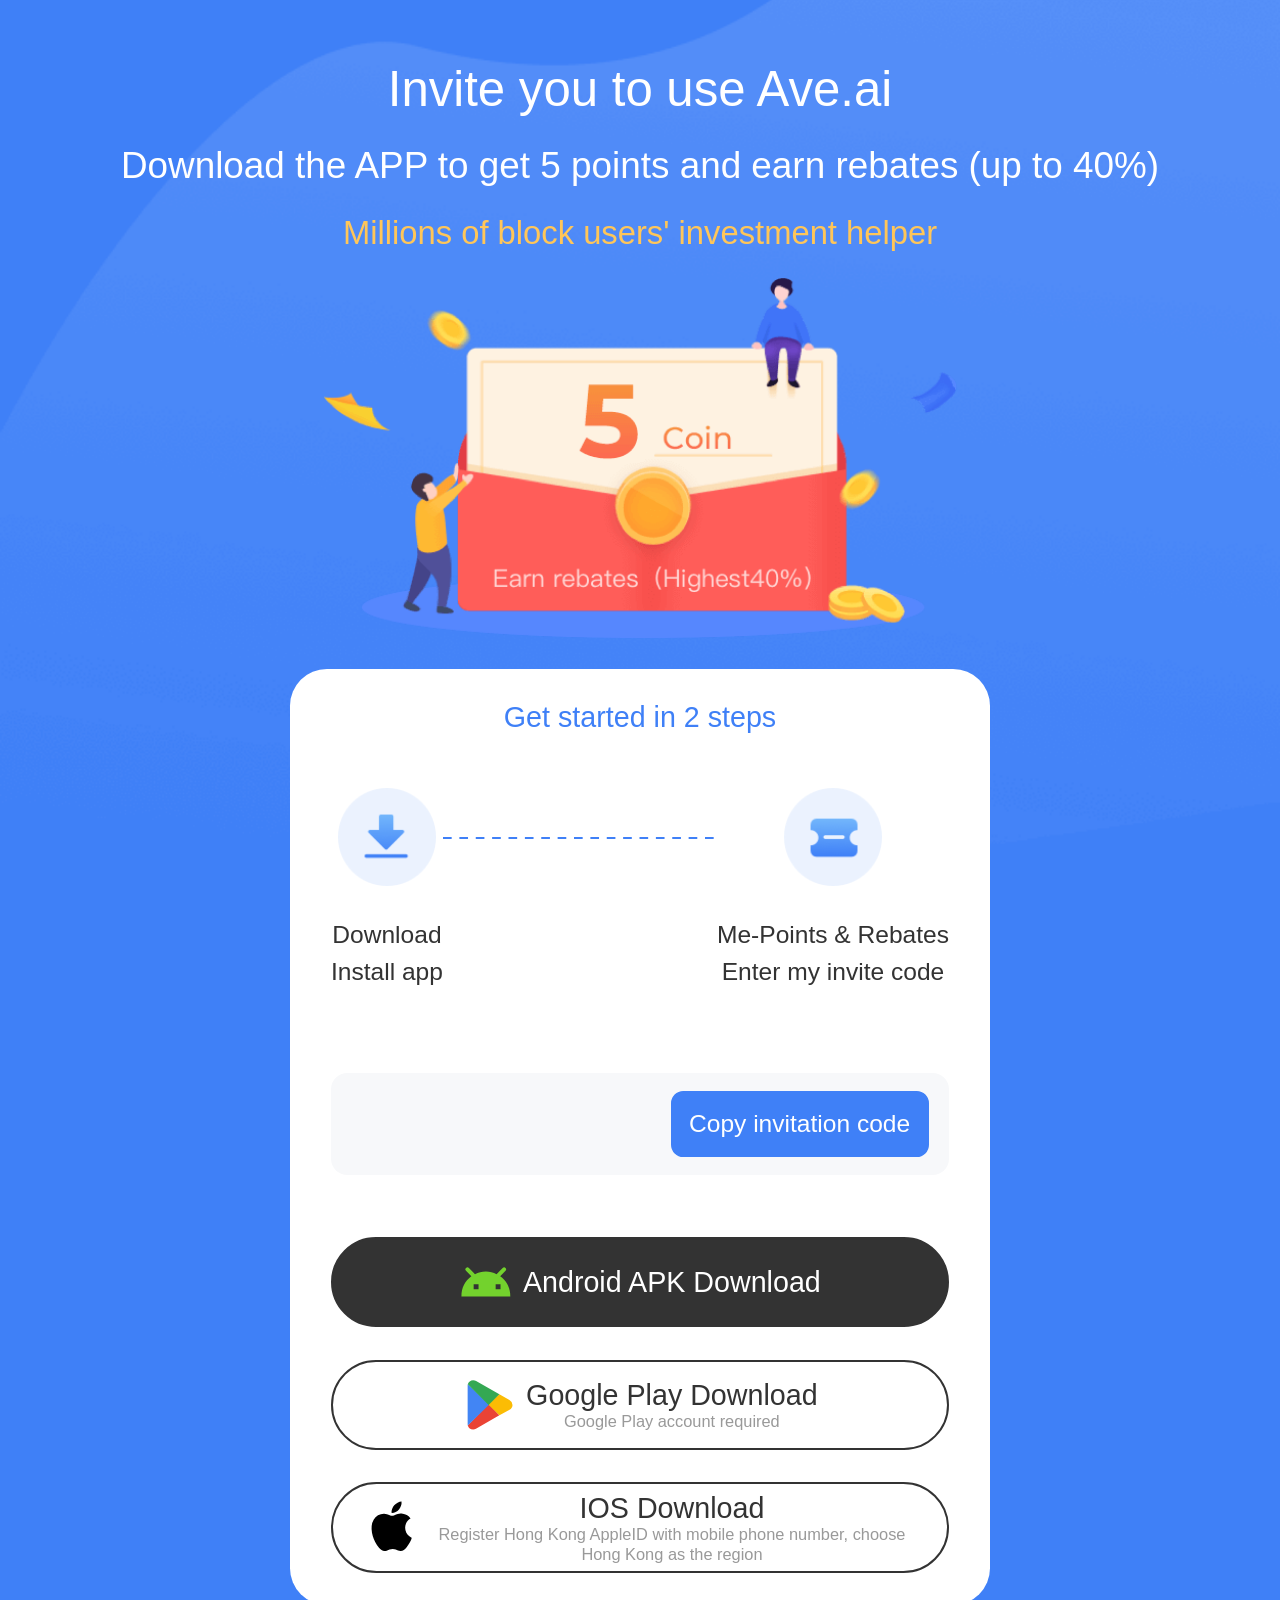
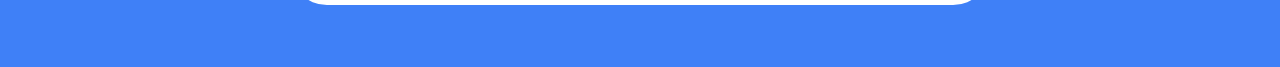
==== link/index.html @ 1d74dc4e "deploy" ====
<!DOCTYPE html>
<html lang="en">
  <head>
    <meta charset="UTF-8" />
    <meta name="viewport" content="width=device-width, initial-scale=1.0, maximum-scale=1.0, minimum-scale=1.0, user-scalable=no" viewport-fit=cover />
    <link rel="icon" href="/favicon.ico" />
    <title>Ave.ai</title>
    <script async src="https://www.googletagmanager.com/gtag/js?id=G-LFKW8KRD0V"></script>
    <script type="module" crossorigin src="/assets/nested.3d3f725e.js"></script>
    <link rel="modulepreload" crossorigin href="/assets/vue-vendor.aaf9f205.js">
    <link rel="modulepreload" crossorigin href="/assets/vendor.d4ce72b8.js">
    <link rel="modulepreload" crossorigin href="/assets/vant-vendor.71d496e5.js">
    <link rel="modulepreload" crossorigin href="/assets/index.5e01b8b3.js">
    <link rel="modulepreload" crossorigin href="/assets/_plugin-vue_export-helper.cdc0426e.js">
    <link rel="stylesheet" href="/assets/index.a86b4aa0.css">
    <link rel="stylesheet" href="/assets/vant-vendor.0ba14eaf.css">
    <link rel="stylesheet" href="/assets/index.fad90b45.css">
    <script type="module">try{import.meta.url;import("_").catch(()=>1);}catch(e){}window.__vite_is_modern_browser=true;</script>
    <script type="module">!function(){if(window.__vite_is_modern_browser)return;console.warn("vite: loading legacy build because dynamic import or import.meta.url is unsupported, syntax error above should be ignored");var e=document.getElementById("vite-legacy-polyfill"),n=document.createElement("script");n.src=e.src,n.onload=function(){System.import(document.getElementById('vite-legacy-entry').getAttribute('data-src'))},document.body.appendChild(n)}();</script>
  </head>
  <body>
    <div id="app"></div>
    

    <script>
      window.dataLayer = window.dataLayer || [];
      function gtag(){dataLayer.push(arguments);}
      gtag('js', new Date());

      gtag('config', 'G-LFKW8KRD0V');
    </script>
    <script nomodule>!function(){var e=document,t=e.createElement("script");if(!("noModule"in t)&&"onbeforeload"in t){var n=!1;e.addEventListener("beforeload",(function(e){if(e.target===t)n=!0;else if(!e.target.hasAttribute("nomodule")||!n)return;e.preventDefault()}),!0),t.type="module",t.src=".",e.head.appendChild(t),t.remove()}}();</script>
    <script nomodule crossorigin id="vite-legacy-polyfill" src="/assets/polyfills-legacy.182e2891.js"></script>
    <script nomodule crossorigin id="vite-legacy-entry" data-src="/assets/nested-legacy.d01e7348.js">System.import(document.getElementById('vite-legacy-entry').getAttribute('data-src'))</script>
  </body>
</html>
---- assets/index.a86b4aa0.css ----
/*! normalize.css v8.0.1 | MIT License | github.com/necolas/normalize.css */html,body{margin:0;width:100%;line-height:1.15;-webkit-text-size-adjust:100%;font-family:"Poppins-Regular",system-ui,\2014 apple-system,Segoe UI,Rototo,Emoji,sans-serif;-webkit-overflow-scrolling:touch}*{box-sizing:border-box}main{display:block}h1{font-size:2em;margin:.67em 0}hr{box-sizing:content-box;height:0;overflow:visible}pre{font-family:monospace,monospace;font-size:1em}a{background-color:transparent}abbr[title]{border-bottom:none;text-decoration:underline;-webkit-text-decoration:underline dotted;text-decoration:underline dotted}b,strong{font-weight:bolder}code,kbd,samp{font-family:monospace,monospace;font-size:1em}small{font-size:80%}sub,sup{font-size:75%;line-height:0;position:relative;vertical-align:baseline}sub{bottom:-.25em}sup{top:-.5em}img{border-style:none}button,input,optgroup,select,textarea{font-family:inherit;font-size:100%;line-height:1.15;margin:0}button,input{overflow:visible}button,select{text-transform:none}button,[type=button],[type=reset],[type=submit]{-webkit-appearance:button}button::-moz-focus-inner,[type=button]::-moz-focus-inner,[type=reset]::-moz-focus-inner,[type=submit]::-moz-focus-inner{border-style:none;padding:0}button:-moz-focusring,[type=button]:-moz-focusring,[type=reset]:-moz-focusring,[type=submit]:-moz-focusring{outline:.02667rem dotted ButtonText}fieldset{padding:.35em .75em .625em}legend{box-sizing:border-box;color:inherit;display:table;max-width:100%;padding:0;white-space:normal}progress{vertical-align:baseline}textarea{overflow:auto}[type=checkbox],[type=radio]{box-sizing:border-box;padding:0}[type=number]::-webkit-inner-spin-button,[type=number]::-webkit-outer-spin-button{height:auto}[type=search]{-webkit-appearance:textfield;outline-offset:-.05333rem}[type=search]::-webkit-search-decoration{-webkit-appearance:none}::-webkit-file-upload-button{-webkit-appearance:button;font:inherit}details{display:block}summary{display:list-item}template{display:none}[hidden]{display:none}ul,li{margin:0;padding:0;list-style:none}.iconfont-svg{width:1em;height:1em;vertical-align:-.15em;fill:currentColor;overflow:hidden}.clickable:active{opacity:.5}@font-face{font-family:iconfont;src:url([data-uri]) format("woff2"),url([data-uri]) format("woff"),url([data-uri]) format("truetype")}.iconfont{font-family:iconfont!important;font-size:.42667rem;font-style:normal;-webkit-font-smoothing:antialiased;-moz-osx-font-smoothing:grayscale}.icon-iOS:before{content:"\ea64"}.icon-tianjiaLP:before{content:"\ea58"}.icon-zhuanru1:before{content:"\ea2a"}.icon-zhuanchu1:before{content:"\ea2b"}.icon-zhuanru-1:before{content:"\ea2c"}.icon-zhuanchu-1:before{content:"\ea2d"}.icon-weizhi:before{content:"\ea57"}.icon-anzhuo:before{content:"\ea3c"}.icon-a-Googleplay2:before{content:"\ea3d"}.icon-download:before{content:"\e852"}.icon-integral:before{content:"\ea36"}.icon-rebates:before{content:"\ea37"}.icon-edit:before{content:"\e66e"}.icon-copy:before{content:"\e9f9"}
---- assets/index.fad90b45.css ----
@media screen and (min-width: 768px){html{font-size:76.8px!important}}.max-width-700{max-width:700px}.download-container[data-v-9e60aa38]{background:#3F80F7;padding:.8rem .42667rem;background-image:url(/assets/download-bg.2e8d8882.png);background-size:100% auto;background-position:center;background-repeat:repeat-x;min-height:100vh;margin:0 auto}.guide-container[data-v-9e60aa38]{position:fixed;top:0;left:0;bottom:0;right:0;display:flex;flex-direction:column}.guide-container img[data-v-9e60aa38]{width:100%}.title-1[data-v-9e60aa38]{margin:0;font-size:.64rem;color:#fff;letter-spacing:0;text-align:center;font-weight:500}.title-2[data-v-9e60aa38]{font-size:.48rem;color:#fff;letter-spacing:0;text-align:center;font-weight:500;margin:.34667rem 0}.title-3[data-v-9e60aa38]{font-size:.42667rem;color:#ffc659;letter-spacing:0;text-align:center;font-weight:500;margin:.34667rem 0}.image-container[data-v-9e60aa38]{text-align:center;margin-bottom:.34667rem}.image-container img[data-v-9e60aa38]{width:8.26667rem;max-width:100%}.card[data-v-9e60aa38]{background:#FFFFFF;border-radius:.48rem;padding:.42667rem .53333rem;margin:0 auto}.card-1[data-v-9e60aa38]{font-size:.37333rem;color:#3f80f7;letter-spacing:0;text-align:center;font-weight:400;margin-bottom:.69333rem}.card-2[data-v-9e60aa38]{font-size:.32rem;color:#333;letter-spacing:0;text-align:center;font-weight:400;display:flex;justify-content:space-between}.card-2_item[data-v-9e60aa38]{line-height:1.5}.card-2_item-icon[data-v-9e60aa38]{height:1.28rem;margin-bottom:.26667rem}.card-2_item-line[data-v-9e60aa38]{flex:1;width:100%;height:.02667rem;background-image:linear-gradient(to right,#3F80F7 0%,#3F80F7 50%,transparent 50%);background-size:.21333rem .02667rem;background-repeat:repeat-x;margin:.64rem 0}.card-3[data-v-9e60aa38]{background:#F7F8FA;border-radius:.21333rem;display:flex;justify-content:space-between;align-items:center;padding:.24rem .26667rem .24rem .4rem;margin:1.06667rem 0 .8rem}.card-3_left[data-v-9e60aa38]{padding:.13333rem;font-size:.42667rem;color:#3f80f7;letter-spacing:.072rem;text-align:center;font-weight:500}.card-3_right[data-v-9e60aa38]{border-radius:.16rem}.font-des[data-v-9e60aa38]{font-size:.21333rem;color:#999;letter-spacing:0;font-weight:400}.download-btn[data-v-9e60aa38]{margin-top:.42667rem}
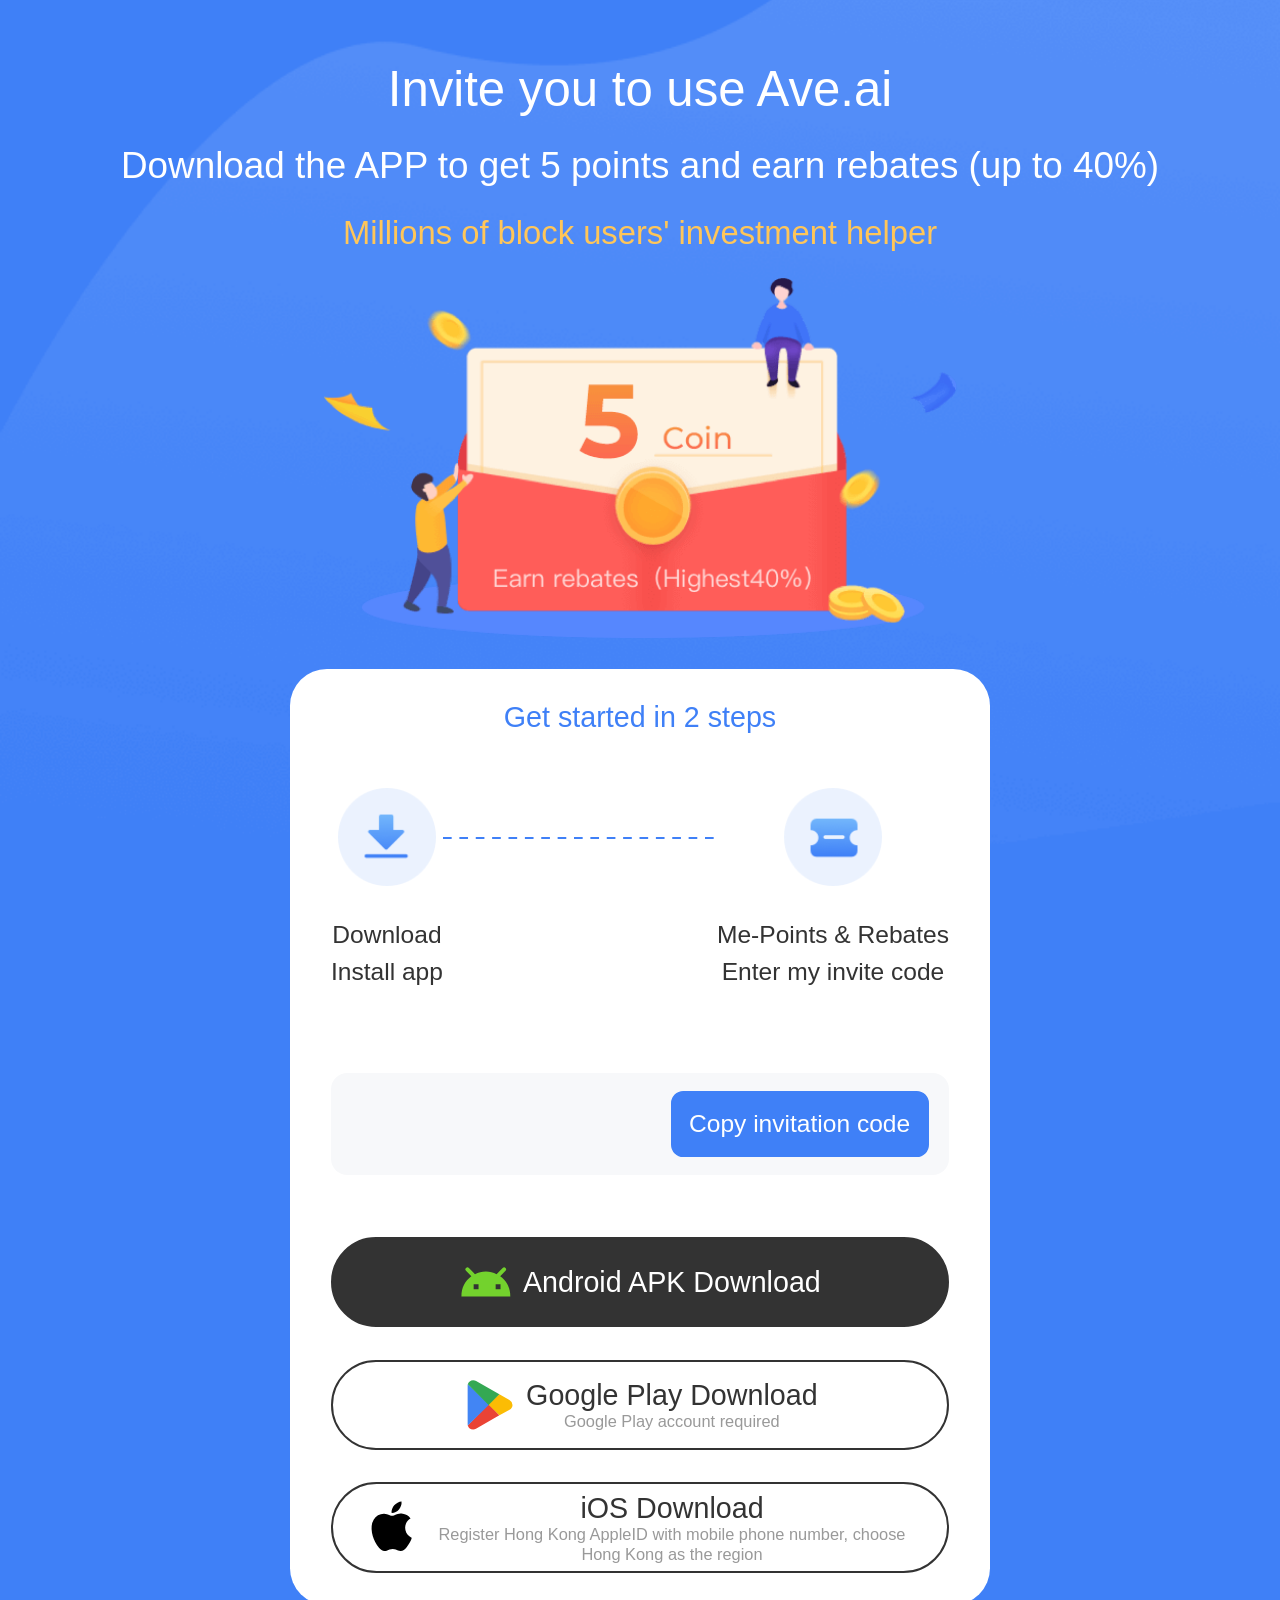
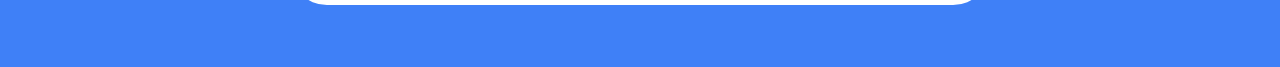
==== commit c4def93b: "deploy" ====
--- a/link/index.html
+++ b/link/index.html
@@ -6,15 +6,15 @@
     <link rel="icon" href="/favicon.ico" />
     <title>Ave.ai</title>
     <script async src="https://www.googletagmanager.com/gtag/js?id=G-LFKW8KRD0V"></script>
-    <script type="module" crossorigin src="/assets/nested.3d3f725e.js"></script>
-    <link rel="modulepreload" crossorigin href="/assets/vue-vendor.aaf9f205.js">
-    <link rel="modulepreload" crossorigin href="/assets/vendor.d4ce72b8.js">
-    <link rel="modulepreload" crossorigin href="/assets/vant-vendor.71d496e5.js">
-    <link rel="modulepreload" crossorigin href="/assets/index.5e01b8b3.js">
+    <script type="module" crossorigin src="/assets/nested.cc8485cd.js"></script>
+    <link rel="modulepreload" crossorigin href="/assets/vue-vendor.35e46c5c.js">
+    <link rel="modulepreload" crossorigin href="/assets/vendor.98e38a8a.js">
+    <link rel="modulepreload" crossorigin href="/assets/vant-vendor.4ef3227d.js">
+    <link rel="modulepreload" crossorigin href="/assets/index.6fadf46c.js">
     <link rel="modulepreload" crossorigin href="/assets/_plugin-vue_export-helper.cdc0426e.js">
     <link rel="stylesheet" href="/assets/index.a86b4aa0.css">
-    <link rel="stylesheet" href="/assets/vant-vendor.0ba14eaf.css">
-    <link rel="stylesheet" href="/assets/index.fad90b45.css">
+    <link rel="stylesheet" href="/assets/vant-vendor.e885b03b.css">
+    <link rel="stylesheet" href="/assets/index.84b27f82.css">
     <script type="module">try{import.meta.url;import("_").catch(()=>1);}catch(e){}window.__vite_is_modern_browser=true;</script>
     <script type="module">!function(){if(window.__vite_is_modern_browser)return;console.warn("vite: loading legacy build because dynamic import or import.meta.url is unsupported, syntax error above should be ignored");var e=document.getElementById("vite-legacy-polyfill"),n=document.createElement("script");n.src=e.src,n.onload=function(){System.import(document.getElementById('vite-legacy-entry').getAttribute('data-src'))},document.body.appendChild(n)}();</script>
   </head>
@@ -30,7 +30,7 @@
       gtag('config', 'G-LFKW8KRD0V');
     </script>
     <script nomodule>!function(){var e=document,t=e.createElement("script");if(!("noModule"in t)&&"onbeforeload"in t){var n=!1;e.addEventListener("beforeload",(function(e){if(e.target===t)n=!0;else if(!e.target.hasAttribute("nomodule")||!n)return;e.preventDefault()}),!0),t.type="module",t.src=".",e.head.appendChild(t),t.remove()}}();</script>
-    <script nomodule crossorigin id="vite-legacy-polyfill" src="/assets/polyfills-legacy.182e2891.js"></script>
-    <script nomodule crossorigin id="vite-legacy-entry" data-src="/assets/nested-legacy.d01e7348.js">System.import(document.getElementById('vite-legacy-entry').getAttribute('data-src'))</script>
+    <script nomodule crossorigin id="vite-legacy-polyfill" src="/assets/polyfills-legacy.f21f6233.js"></script>
+    <script nomodule crossorigin id="vite-legacy-entry" data-src="/assets/nested-legacy.ac1df27c.js">System.import(document.getElementById('vite-legacy-entry').getAttribute('data-src'))</script>
   </body>
 </html>
--- a/assets/index.84b27f82.css
+++ b/assets/index.84b27f82.css
@@ -0,0 +1 @@
+@media screen and (min-width: 768px){html{font-size:76.8px!important}}.max-width-700{max-width:700px}.download-container[data-v-e7658b9b]{background:#3F80F7;padding:.8rem .42667rem;background-image:url(/assets/download-bg.2e8d8882.png);background-size:100% auto;background-position:center;background-repeat:repeat-x;min-height:100vh;margin:0 auto}.guide-container[data-v-e7658b9b]{position:fixed;top:0;left:0;bottom:0;right:0;display:flex;flex-direction:column}.guide-container img[data-v-e7658b9b]{width:100%}.title-1[data-v-e7658b9b]{margin:0;font-size:.64rem;color:#fff;letter-spacing:0;text-align:center;font-weight:500}.title-2[data-v-e7658b9b]{font-size:.48rem;color:#fff;letter-spacing:0;text-align:center;font-weight:500;margin:.34667rem 0}.title-3[data-v-e7658b9b]{font-size:.42667rem;color:#ffc659;letter-spacing:0;text-align:center;font-weight:500;margin:.34667rem 0}.image-container[data-v-e7658b9b]{text-align:center;margin-bottom:.34667rem}.image-container img[data-v-e7658b9b]{width:8.26667rem;max-width:100%}.card[data-v-e7658b9b]{background:#FFFFFF;border-radius:.48rem;padding:.42667rem .53333rem;margin:0 auto}.card-1[data-v-e7658b9b]{font-size:.37333rem;color:#3f80f7;letter-spacing:0;text-align:center;font-weight:400;margin-bottom:.69333rem}.card-2[data-v-e7658b9b]{font-size:.32rem;color:#333;letter-spacing:0;text-align:center;font-weight:400;display:flex;justify-content:space-between}.card-2_item[data-v-e7658b9b]{line-height:1.5}.card-2_item-icon[data-v-e7658b9b]{height:1.28rem;margin-bottom:.26667rem}.card-2_item-line[data-v-e7658b9b]{flex:1;width:100%;height:.02667rem;background-image:linear-gradient(to right,#3F80F7 0%,#3F80F7 50%,transparent 50%);background-size:.21333rem .02667rem;background-repeat:repeat-x;margin:.64rem 0}.card-3[data-v-e7658b9b]{background:#F7F8FA;border-radius:.21333rem;display:flex;justify-content:space-between;align-items:center;padding:.24rem .26667rem .24rem .4rem;margin:1.06667rem 0 .8rem}.card-3_left[data-v-e7658b9b]{padding:.13333rem;font-size:.42667rem;color:#3f80f7;letter-spacing:.072rem;text-align:center;font-weight:500}.card-3_right[data-v-e7658b9b]{border-radius:.16rem}.font-des[data-v-e7658b9b]{font-size:.21333rem;color:#999;letter-spacing:0;font-weight:400}.download-btn[data-v-e7658b9b]{margin-top:.42667rem}
